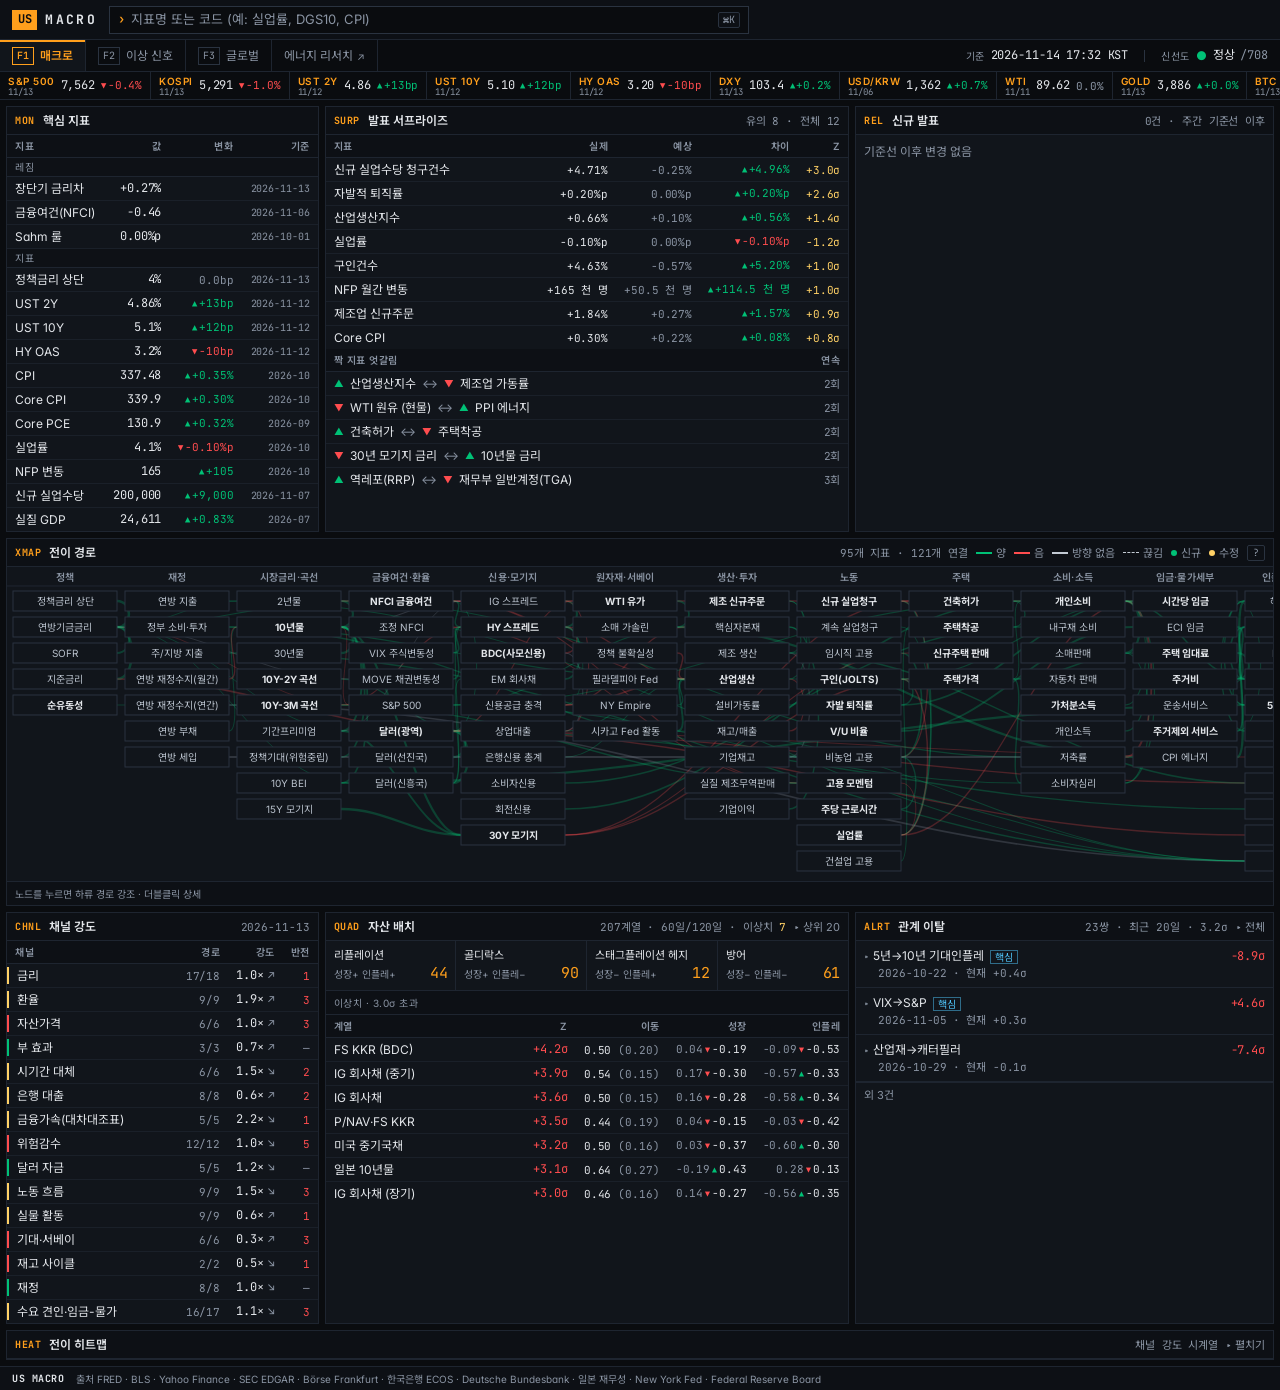
==== index.html @ 603c80bd "Publish dashboard static build Data as of 2026-11-14; build 20261114T1750KST-1c19be9.  Co-Authored-B" ====
<!doctype html>
<html lang="ko">
<head>
<meta charset="utf-8">
<meta name="viewport" content="width=device-width,initial-scale=1,viewport-fit=cover">
<title>US Macro Dashboard</title>
<link rel="preconnect" href="https://fonts.googleapis.com">
<link rel="preconnect" href="https://fonts.gstatic.com" crossorigin>
<link rel="stylesheet" href="https://fonts.googleapis.com/css2?family=Inter:wght@400;500;600;700&amp;family=Noto+Sans+KR:wght@400;500;600;700&amp;family=JetBrains+Mono:wght@400;500&amp;display=swap">
<link rel="stylesheet" href="assets/index-CeG23K40.css">
<style>:root{color-scheme:dark} body{background:#0a0c0f;color:#e3e6ea}</style>
</head>
<body>
<div id="root"></div>
<script type="module" src="assets/index-bJvpvuwx.js"></script>
</body>
</html>
---- assets/index-CeG23K40.css ----
*,:before,:after{--tw-border-spacing-x: 0;--tw-border-spacing-y: 0;--tw-translate-x: 0;--tw-translate-y: 0;--tw-rotate: 0;--tw-skew-x: 0;--tw-skew-y: 0;--tw-scale-x: 1;--tw-scale-y: 1;--tw-pan-x: ;--tw-pan-y: ;--tw-pinch-zoom: ;--tw-scroll-snap-strictness: proximity;--tw-gradient-from-position: ;--tw-gradient-via-position: ;--tw-gradient-to-position: ;--tw-ordinal: ;--tw-slashed-zero: ;--tw-numeric-figure: ;--tw-numeric-spacing: ;--tw-numeric-fraction: ;--tw-ring-inset: ;--tw-ring-offset-width: 0px;--tw-ring-offset-color: #fff;--tw-ring-color: rgb(59 130 246 / .5);--tw-ring-offset-shadow: 0 0 #0000;--tw-ring-shadow: 0 0 #0000;--tw-shadow: 0 0 #0000;--tw-shadow-colored: 0 0 #0000;--tw-blur: ;--tw-brightness: ;--tw-contrast: ;--tw-grayscale: ;--tw-hue-rotate: ;--tw-invert: ;--tw-saturate: ;--tw-sepia: ;--tw-drop-shadow: ;--tw-backdrop-blur: ;--tw-backdrop-brightness: ;--tw-backdrop-contrast: ;--tw-backdrop-grayscale: ;--tw-backdrop-hue-rotate: ;--tw-backdrop-invert: ;--tw-backdrop-opacity: ;--tw-backdrop-saturate: ;--tw-backdrop-sepia: ;--tw-contain-size: ;--tw-contain-layout: ;--tw-contain-paint: ;--tw-contain-style: }::backdrop{--tw-border-spacing-x: 0;--tw-border-spacing-y: 0;--tw-translate-x: 0;--tw-translate-y: 0;--tw-rotate: 0;--tw-skew-x: 0;--tw-skew-y: 0;--tw-scale-x: 1;--tw-scale-y: 1;--tw-pan-x: ;--tw-pan-y: ;--tw-pinch-zoom: ;--tw-scroll-snap-strictness: proximity;--tw-gradient-from-position: ;--tw-gradient-via-position: ;--tw-gradient-to-position: ;--tw-ordinal: ;--tw-slashed-zero: ;--tw-numeric-figure: ;--tw-numeric-spacing: ;--tw-numeric-fraction: ;--tw-ring-inset: ;--tw-ring-offset-width: 0px;--tw-ring-offset-color: #fff;--tw-ring-color: rgb(59 130 246 / .5);--tw-ring-offset-shadow: 0 0 #0000;--tw-ring-shadow: 0 0 #0000;--tw-shadow: 0 0 #0000;--tw-shadow-colored: 0 0 #0000;--tw-blur: ;--tw-brightness: ;--tw-contrast: ;--tw-grayscale: ;--tw-hue-rotate: ;--tw-invert: ;--tw-saturate: ;--tw-sepia: ;--tw-drop-shadow: ;--tw-backdrop-blur: ;--tw-backdrop-brightness: ;--tw-backdrop-contrast: ;--tw-backdrop-grayscale: ;--tw-backdrop-hue-rotate: ;--tw-backdrop-invert: ;--tw-backdrop-opacity: ;--tw-backdrop-saturate: ;--tw-backdrop-sepia: ;--tw-contain-size: ;--tw-contain-layout: ;--tw-contain-paint: ;--tw-contain-style: }*,:before,:after{box-sizing:border-box;border-width:0;border-style:solid;border-color:#e5e7eb}:before,:after{--tw-content: ""}html,:host{line-height:1.5;-webkit-text-size-adjust:100%;-moz-tab-size:4;-o-tab-size:4;tab-size:4;font-family:Inter,Noto Sans KR,-apple-system,BlinkMacSystemFont,Segoe UI,Apple SD Gothic Neo,Malgun Gothic,sans-serif;font-feature-settings:normal;font-variation-settings:normal;-webkit-tap-highlight-color:transparent}body{margin:0;line-height:inherit}hr{height:0;color:inherit;border-top-width:1px}abbr:where([title]){-webkit-text-decoration:underline dotted;text-decoration:underline dotted}h1,h2,h3,h4,h5,h6{font-size:inherit;font-weight:inherit}a{color:inherit;text-decoration:inherit}b,strong{font-weight:bolder}code,kbd,samp,pre{font-family:JetBrains Mono,ui-monospace,SFMono-Regular,Menlo,Consolas,Noto Sans KR,monospace;font-feature-settings:normal;font-variation-settings:normal;font-size:1em}small{font-size:80%}sub,sup{font-size:75%;line-height:0;position:relative;vertical-align:baseline}sub{bottom:-.25em}sup{top:-.5em}table{text-indent:0;border-color:inherit;border-collapse:collapse}button,input,optgroup,select,textarea{font-family:inherit;font-feature-settings:inherit;font-variation-settings:inherit;font-size:100%;font-weight:inherit;line-height:inherit;letter-spacing:inherit;color:inherit;margin:0;padding:0}button,select{text-transform:none}button,input:where([type=button]),input:where([type=reset]),input:where([type=submit]){-webkit-appearance:button;background-color:transparent;background-image:none}:-moz-focusring{outline:auto}:-moz-ui-invalid{box-shadow:none}progress{vertical-align:baseline}::-webkit-inner-spin-button,::-webkit-outer-spin-button{height:auto}[type=search]{-webkit-appearance:textfield;outline-offset:-2px}::-webkit-search-decoration{-webkit-appearance:none}::-webkit-file-upload-button{-webkit-appearance:button;font:inherit}summary{display:list-item}blockquote,dl,dd,h1,h2,h3,h4,h5,h6,hr,figure,p,pre{margin:0}fieldset{margin:0;padding:0}legend{padding:0}ol,ul,menu{list-style:none;margin:0;padding:0}dialog{padding:0}textarea{resize:vertical}input::-moz-placeholder,textarea::-moz-placeholder{opacity:1;color:#9ca3af}input::placeholder,textarea::placeholder{opacity:1;color:#9ca3af}button,[role=button]{cursor:pointer}:disabled{cursor:default}img,svg,video,canvas,audio,iframe,embed,object{display:block;vertical-align:middle}img,video{max-width:100%;height:auto}[hidden]:where(:not([hidden=until-found])){display:none}.container{width:100%}@media(min-width:640px){.container{max-width:640px}}@media(min-width:768px){.container{max-width:768px}}@media(min-width:1024px){.container{max-width:1024px}}@media(min-width:1280px){.container{max-width:1280px}}@media(min-width:1536px){.container{max-width:1536px}}.tbl{width:100%;border-collapse:collapse;font-size:12px;line-height:17px}.tbl :where(thead th){white-space:nowrap;border-bottom-width:1px;--tw-border-opacity: 1;border-color:rgb(30 37 48 / var(--tw-border-opacity, 1));--tw-bg-opacity: 1;background-color:rgb(13 16 21 / var(--tw-bg-opacity, 1));padding:.25rem .5rem;font-size:10px;line-height:14px;font-weight:600;text-transform:uppercase;letter-spacing:.05em;--tw-text-opacity: 1;color:rgb(138 148 163 / var(--tw-text-opacity, 1))}.tbl :where(tbody td){border-bottom-width:1px;border-color:#1e2530b3;padding-left:.5rem;padding-right:.5rem;padding-top:3px;padding-bottom:3px;vertical-align:middle}.tbl :where(tbody tr:last-child td){border-bottom-width:0px}.tbl :where(tbody tr.row-link){cursor:pointer}.tbl :where(tbody tr.row-link:hover td){--tw-bg-opacity: 1;background-color:rgb(22 28 36 / var(--tw-bg-opacity, 1))}.seg{display:inline-flex;overflow:hidden;border-radius:.125rem;border-width:1px;--tw-border-opacity: 1;border-color:rgb(42 51 64 / var(--tw-border-opacity, 1))}.seg>:where(button){height:22px;border-right-width:1px;--tw-border-opacity: 1;border-color:rgb(42 51 64 / var(--tw-border-opacity, 1));padding-left:.5rem;padding-right:.5rem;font-size:11px;line-height:16px;--tw-text-opacity: 1;color:rgb(138 148 163 / var(--tw-text-opacity, 1));transition-property:color,background-color,border-color,text-decoration-color,fill,stroke;transition-timing-function:cubic-bezier(.4,0,.2,1);transition-duration:.15s}.seg>:where(button):hover{--tw-bg-opacity: 1;background-color:rgb(22 28 36 / var(--tw-bg-opacity, 1));--tw-text-opacity: 1;color:rgb(227 230 234 / var(--tw-text-opacity, 1))}.seg>:where(button:last-child){border-right-width:0px}.seg>:where(button[aria-pressed=true]){background-color:#4fc3f726;--tw-text-opacity: 1;color:rgb(79 195 247 / var(--tw-text-opacity, 1))}.btn{display:inline-flex;height:24px;align-items:center;gap:.375rem;white-space:nowrap;border-radius:.125rem;border-width:1px;--tw-border-opacity: 1;border-color:rgb(42 51 64 / var(--tw-border-opacity, 1));--tw-bg-opacity: 1;background-color:rgb(17 21 27 / var(--tw-bg-opacity, 1));padding-left:.625rem;padding-right:.625rem;font-size:11px;line-height:16px;font-weight:500;--tw-text-opacity: 1;color:rgb(227 230 234 / var(--tw-text-opacity, 1));transition-property:color,background-color,border-color,text-decoration-color,fill,stroke;transition-timing-function:cubic-bezier(.4,0,.2,1);transition-duration:.15s}.btn:hover{--tw-border-opacity: 1;border-color:rgb(138 148 163 / var(--tw-border-opacity, 1));--tw-bg-opacity: 1;background-color:rgb(22 28 36 / var(--tw-bg-opacity, 1))}.btn:disabled{cursor:not-allowed;opacity:.5}.btn-accent{border-color:#ff9f1c99;--tw-text-opacity: 1;color:rgb(255 159 28 / var(--tw-text-opacity, 1))}.btn-accent:hover{--tw-border-opacity: 1;border-color:rgb(255 159 28 / var(--tw-border-opacity, 1));background-color:#ff9f1c1a}.kbd{display:inline-flex;height:16px;min-width:18px;align-items:center;justify-content:center;border-radius:.125rem;border-width:1px;--tw-border-opacity: 1;border-color:rgb(42 51 64 / var(--tw-border-opacity, 1));--tw-bg-opacity: 1;background-color:rgb(13 16 21 / var(--tw-bg-opacity, 1));padding-left:.25rem;padding-right:.25rem;font-size:10px;line-height:14px;--tw-text-opacity: 1;color:rgb(138 148 163 / var(--tw-text-opacity, 1));font-family:JetBrains Mono,ui-monospace,SFMono-Regular,Menlo,Consolas,Noto Sans KR,monospace}.pointer-events-none{pointer-events:none}.visible{visibility:visible}.static{position:static}.fixed{position:fixed}.absolute{position:absolute}.relative{position:relative}.sticky{position:sticky}.inset-0{top:0;right:0;bottom:0;left:0}.inset-x-0{left:0;right:0}.inset-y-0{top:0;bottom:0}.bottom-0{bottom:0}.left-0{left:0}.left-2{left:.5rem}.left-3{left:.75rem}.right-0{right:0}.right-2{right:.5rem}.top-0{top:0}.top-\[100px\]{top:100px}.top-full{top:100%}.z-10{z-index:10}.z-20{z-index:20}.z-30{z-index:30}.z-40{z-index:40}.z-50{z-index:50}.z-\[1\]{z-index:1}.col-span-12{grid-column:span 12 / span 12}.col-span-2{grid-column:span 2 / span 2}.-my-3{margin-top:-.75rem;margin-bottom:-.75rem}.mx-0\.5{margin-left:.125rem;margin-right:.125rem}.mx-1{margin-left:.25rem;margin-right:.25rem}.mx-1\.5{margin-left:.375rem;margin-right:.375rem}.mx-auto{margin-left:auto;margin-right:auto}.-mr-1{margin-right:-.25rem}.-mr-2{margin-right:-.5rem}.-mr-3{margin-right:-.75rem}.-mt-3{margin-top:-.75rem}.mb-1{margin-bottom:.25rem}.mb-1\.5{margin-bottom:.375rem}.ml-0\.5{margin-left:.125rem}.ml-1{margin-left:.25rem}.ml-1\.5{margin-left:.375rem}.ml-2{margin-left:.5rem}.ml-3\.5{margin-left:.875rem}.ml-auto{margin-left:auto}.mr-0\.5{margin-right:.125rem}.mr-1{margin-right:.25rem}.mr-1\.5{margin-right:.375rem}.mt-0\.5{margin-top:.125rem}.mt-1{margin-top:.25rem}.mt-1\.5{margin-top:.375rem}.mt-2{margin-top:.5rem}.mt-auto{margin-top:auto}.mt-px{margin-top:1px}.block{display:block}.inline-block{display:inline-block}.\!inline{display:inline!important}.inline{display:inline}.flex{display:flex}.table{display:table}.grid{display:grid}.contents{display:contents}.hidden{display:none}.h-0\.5{height:.125rem}.h-1\.5{height:.375rem}.h-10{height:2.5rem}.h-11{height:2.75rem}.h-2\.5{height:.625rem}.h-3{height:.75rem}.h-5{height:1.25rem}.h-6{height:1.5rem}.h-7{height:1.75rem}.h-8{height:2rem}.h-\[14px\]{height:14px}.h-\[22px\]{height:22px}.h-\[260px\]{height:260px}.h-\[300px\]{height:300px}.h-\[52px\]{height:52px}.h-\[58px\]{height:58px}.h-\[5px\]{height:5px}.h-full{height:100%}.max-h-72{max-height:18rem}.max-h-80{max-height:20rem}.max-h-\[420px\]{max-height:420px}.max-h-\[56vh\]{max-height:56vh}.max-h-\[90vh\]{max-height:90vh}.min-h-0{min-height:0px}.min-h-\[16px\]{min-height:16px}.min-h-\[22px\]{min-height:22px}.min-h-\[28px\]{min-height:28px}.min-h-\[36px\]{min-height:36px}.min-h-\[40px\]{min-height:40px}.min-h-\[44px\]{min-height:44px}.min-h-\[52px\]{min-height:52px}.min-h-screen{min-height:100vh}.w-0\.5{width:.125rem}.w-1{width:.25rem}.w-1\.5{width:.375rem}.w-10{width:2.5rem}.w-11{width:2.75rem}.w-12{width:3rem}.w-16{width:4rem}.w-2\.5{width:.625rem}.w-3{width:.75rem}.w-3\.5{width:.875rem}.w-4{width:1rem}.w-5{width:1.25rem}.w-6{width:1.5rem}.w-\[22px\]{width:22px}.w-\[30\%\]{width:30%}.w-\[3px\]{width:3px}.w-\[46px\]{width:46px}.w-\[560px\]{width:560px}.w-\[84px\]{width:84px}.w-full{width:100%}.w-px{width:1px}.min-w-0{min-width:0px}.min-w-\[220px\]{min-width:220px}.min-w-\[640px\]{min-width:640px}.max-w-0{max-width:0px}.max-w-3xl{max-width:48rem}.max-w-4xl{max-width:56rem}.max-w-\[16rem\]{max-width:16rem}.max-w-\[180px\]{max-width:180px}.max-w-\[220px\]{max-width:220px}.max-w-\[300px\]{max-width:300px}.max-w-\[40\%\]{max-width:40%}.max-w-\[640px\]{max-width:640px}.max-w-\[90vw\]{max-width:90vw}.max-w-full{max-width:100%}.flex-1{flex:1 1 0%}.shrink-0{flex-shrink:0}.rotate-180{--tw-rotate: 180deg;transform:translate(var(--tw-translate-x),var(--tw-translate-y)) rotate(var(--tw-rotate)) skew(var(--tw-skew-x)) skewY(var(--tw-skew-y)) scaleX(var(--tw-scale-x)) scaleY(var(--tw-scale-y))}.transform{transform:translate(var(--tw-translate-x),var(--tw-translate-y)) rotate(var(--tw-rotate)) skew(var(--tw-skew-x)) skewY(var(--tw-skew-y)) scaleX(var(--tw-scale-x)) scaleY(var(--tw-scale-y))}@keyframes pulse{50%{opacity:.5}}.animate-pulse{animation:pulse 2s cubic-bezier(.4,0,.6,1) infinite}.cursor-default{cursor:default}.cursor-help{cursor:help}.select-none{-webkit-user-select:none;-moz-user-select:none;user-select:none}.resize{resize:both}.grid-cols-12{grid-template-columns:repeat(12,minmax(0,1fr))}.grid-cols-2{grid-template-columns:repeat(2,minmax(0,1fr))}.grid-cols-4{grid-template-columns:repeat(4,minmax(0,1fr))}.grid-cols-5{grid-template-columns:repeat(5,minmax(0,1fr))}.grid-cols-\[max-content_minmax\(0\,1fr\)\]{grid-template-columns:max-content minmax(0,1fr)}.grid-cols-\[minmax\(0\,1fr\)_auto_76px\]{grid-template-columns:minmax(0,1fr) auto 76px}.flex-col{flex-direction:column}.flex-wrap{flex-wrap:wrap}.items-start{align-items:flex-start}.items-center{align-items:center}.items-baseline{align-items:baseline}.items-stretch{align-items:stretch}.justify-end{justify-content:flex-end}.justify-center{justify-content:center}.justify-between{justify-content:space-between}.gap-1{gap:.25rem}.gap-1\.5{gap:.375rem}.gap-2{gap:.5rem}.gap-3{gap:.75rem}.gap-4{gap:1rem}.gap-px{gap:1px}.gap-x-1\.5{-moz-column-gap:.375rem;column-gap:.375rem}.gap-x-2{-moz-column-gap:.5rem;column-gap:.5rem}.gap-x-3{-moz-column-gap:.75rem;column-gap:.75rem}.gap-x-4{-moz-column-gap:1rem;column-gap:1rem}.gap-y-0\.5{row-gap:.125rem}.gap-y-1{row-gap:.25rem}.space-y-1>:not([hidden])~:not([hidden]){--tw-space-y-reverse: 0;margin-top:calc(.25rem * calc(1 - var(--tw-space-y-reverse)));margin-bottom:calc(.25rem * var(--tw-space-y-reverse))}.space-y-1\.5>:not([hidden])~:not([hidden]){--tw-space-y-reverse: 0;margin-top:calc(.375rem * calc(1 - var(--tw-space-y-reverse)));margin-bottom:calc(.375rem * var(--tw-space-y-reverse))}.space-y-2>:not([hidden])~:not([hidden]){--tw-space-y-reverse: 0;margin-top:calc(.5rem * calc(1 - var(--tw-space-y-reverse)));margin-bottom:calc(.5rem * var(--tw-space-y-reverse))}.space-y-3>:not([hidden])~:not([hidden]){--tw-space-y-reverse: 0;margin-top:calc(.75rem * calc(1 - var(--tw-space-y-reverse)));margin-bottom:calc(.75rem * var(--tw-space-y-reverse))}.divide-x>:not([hidden])~:not([hidden]){--tw-divide-x-reverse: 0;border-right-width:calc(1px * var(--tw-divide-x-reverse));border-left-width:calc(1px * calc(1 - var(--tw-divide-x-reverse)))}.divide-y>:not([hidden])~:not([hidden]){--tw-divide-y-reverse: 0;border-top-width:calc(1px * calc(1 - var(--tw-divide-y-reverse)));border-bottom-width:calc(1px * var(--tw-divide-y-reverse))}.divide-dark-border>:not([hidden])~:not([hidden]){--tw-divide-opacity: 1;border-color:rgb(30 37 48 / var(--tw-divide-opacity, 1))}.divide-dark-line>:not([hidden])~:not([hidden]){--tw-divide-opacity: 1;border-color:rgb(42 51 64 / var(--tw-divide-opacity, 1))}.self-stretch{align-self:stretch}.overflow-auto{overflow:auto}.overflow-hidden{overflow:hidden}.overflow-visible{overflow:visible}.overflow-x-auto{overflow-x:auto}.overflow-y-auto{overflow-y:auto}.overflow-x-hidden{overflow-x:hidden}.overscroll-contain{overscroll-behavior:contain}.truncate{overflow:hidden;text-overflow:ellipsis;white-space:nowrap}.whitespace-nowrap{white-space:nowrap}.break-words{overflow-wrap:break-word}.rounded{border-radius:.25rem}.rounded-full{border-radius:9999px}.rounded-sm{border-radius:.125rem}.border{border-width:1px}.border-y{border-top-width:1px;border-bottom-width:1px}.border-b{border-bottom-width:1px}.border-l{border-left-width:1px}.border-r{border-right-width:1px}.border-t{border-top-width:1px}.border-dashed{border-style:dashed}.border-accent{--tw-border-opacity: 1;border-color:rgb(255 159 28 / var(--tw-border-opacity, 1))}.border-accent\/40{border-color:#ff9f1c66}.border-change-down\/40{border-color:#ff4d4f66}.border-change-up\/50{border-color:#00c17680}.border-dark-bg{--tw-border-opacity: 1;border-color:rgb(10 12 15 / var(--tw-border-opacity, 1))}.border-dark-border{--tw-border-opacity: 1;border-color:rgb(30 37 48 / var(--tw-border-opacity, 1))}.border-dark-border\/60{border-color:#1e253099}.border-dark-line{--tw-border-opacity: 1;border-color:rgb(42 51 64 / var(--tw-border-opacity, 1))}.border-sel{--tw-border-opacity: 1;border-color:rgb(79 195 247 / var(--tw-border-opacity, 1))}.border-sel\/40{border-color:#4fc3f766}.border-sel\/50{border-color:#4fc3f780}.border-warn\/40{border-color:#ffd16666}.border-warn\/50{border-color:#ffd16680}.\!border-b-dark-border{--tw-border-opacity: 1 !important;border-bottom-color:rgb(30 37 48 / var(--tw-border-opacity, 1))!important}.\!bg-dark-head{--tw-bg-opacity: 1 !important;background-color:rgb(13 16 21 / var(--tw-bg-opacity, 1))!important}.bg-\[\#2a1113\]{--tw-bg-opacity: 1;background-color:rgb(42 17 19 / var(--tw-bg-opacity, 1))}.bg-\[\#2a2311\]{--tw-bg-opacity: 1;background-color:rgb(42 35 17 / var(--tw-bg-opacity, 1))}.bg-accent{--tw-bg-opacity: 1;background-color:rgb(255 159 28 / var(--tw-bg-opacity, 1))}.bg-accent\/10{background-color:#ff9f1c1a}.bg-accent\/15{background-color:#ff9f1c26}.bg-accent\/70{background-color:#ff9f1cb3}.bg-black\/70{background-color:#000000b3}.bg-blue-500{--tw-bg-opacity: 1;background-color:rgb(59 130 246 / var(--tw-bg-opacity, 1))}.bg-change-down{--tw-bg-opacity: 1;background-color:rgb(255 77 79 / var(--tw-bg-opacity, 1))}.bg-change-down\/10{background-color:#ff4d4f1a}.bg-change-down\/20{background-color:#ff4d4f33}.bg-change-down\/35{background-color:#ff4d4f59}.bg-change-down\/50{background-color:#ff4d4f80}.bg-change-up{--tw-bg-opacity: 1;background-color:rgb(0 193 118 / var(--tw-bg-opacity, 1))}.bg-change-up\/10{background-color:#00c1761a}.bg-change-up\/20{background-color:#00c17633}.bg-change-up\/35{background-color:#00c17659}.bg-change-up\/50{background-color:#00c17680}.bg-cycle-coincident{--tw-bg-opacity: 1;background-color:rgb(79 195 247 / var(--tw-bg-opacity, 1))}.bg-cycle-lagging{--tw-bg-opacity: 1;background-color:rgb(255 159 28 / var(--tw-bg-opacity, 1))}.bg-cycle-leading{--tw-bg-opacity: 1;background-color:rgb(0 193 118 / var(--tw-bg-opacity, 1))}.bg-cycle-neutral{--tw-bg-opacity: 1;background-color:rgb(138 148 163 / var(--tw-bg-opacity, 1))}.bg-dark-bg{--tw-bg-opacity: 1;background-color:rgb(10 12 15 / var(--tw-bg-opacity, 1))}.bg-dark-bg\/40{background-color:#0a0c0f66}.bg-dark-border{--tw-bg-opacity: 1;background-color:rgb(30 37 48 / var(--tw-bg-opacity, 1))}.bg-dark-card{--tw-bg-opacity: 1;background-color:rgb(17 21 27 / var(--tw-bg-opacity, 1))}.bg-dark-head{--tw-bg-opacity: 1;background-color:rgb(13 16 21 / var(--tw-bg-opacity, 1))}.bg-dark-line{--tw-bg-opacity: 1;background-color:rgb(42 51 64 / var(--tw-bg-opacity, 1))}.bg-dark-raise{--tw-bg-opacity: 1;background-color:rgb(22 28 36 / var(--tw-bg-opacity, 1))}.bg-gray-500{--tw-bg-opacity: 1;background-color:rgb(107 114 128 / var(--tw-bg-opacity, 1))}.bg-green-500{--tw-bg-opacity: 1;background-color:rgb(34 197 94 / var(--tw-bg-opacity, 1))}.bg-orange-500{--tw-bg-opacity: 1;background-color:rgb(249 115 22 / var(--tw-bg-opacity, 1))}.bg-red-500{--tw-bg-opacity: 1;background-color:rgb(239 68 68 / var(--tw-bg-opacity, 1))}.bg-sel{--tw-bg-opacity: 1;background-color:rgb(79 195 247 / var(--tw-bg-opacity, 1))}.bg-sel\/10{background-color:#4fc3f71a}.bg-sel\/15{background-color:#4fc3f726}.bg-sel\/80{background-color:#4fc3f7cc}.bg-transparent{background-color:transparent}.bg-warn{--tw-bg-opacity: 1;background-color:rgb(255 209 102 / var(--tw-bg-opacity, 1))}.bg-warn\/10{background-color:#ffd1661a}.bg-warn\/5{background-color:#ffd1660d}.bg-yellow-500{--tw-bg-opacity: 1;background-color:rgb(234 179 8 / var(--tw-bg-opacity, 1))}.p-0{padding:0}.p-1\.5{padding:.375rem}.p-2{padding:.5rem}.p-4{padding:1rem}.\!py-0\.5{padding-top:.125rem!important;padding-bottom:.125rem!important}.px-0\.5{padding-left:.125rem;padding-right:.125rem}.px-1{padding-left:.25rem;padding-right:.25rem}.px-1\.5{padding-left:.375rem;padding-right:.375rem}.px-2{padding-left:.5rem;padding-right:.5rem}.px-2\.5{padding-left:.625rem;padding-right:.625rem}.px-3{padding-left:.75rem;padding-right:.75rem}.px-4{padding-left:1rem;padding-right:1rem}.py-1{padding-top:.25rem;padding-bottom:.25rem}.py-1\.5{padding-top:.375rem;padding-bottom:.375rem}.py-10{padding-top:2.5rem;padding-bottom:2.5rem}.py-2{padding-top:.5rem;padding-bottom:.5rem}.py-2\.5{padding-top:.625rem;padding-bottom:.625rem}.py-3{padding-top:.75rem;padding-bottom:.75rem}.py-4{padding-top:1rem;padding-bottom:1rem}.py-\[3px\]{padding-top:3px;padding-bottom:3px}.py-\[5px\]{padding-top:5px;padding-bottom:5px}.\!pb-0\.5{padding-bottom:.125rem!important}.\!pl-0{padding-left:0!important}.\!pl-4{padding-left:1rem!important}.\!pt-2{padding-top:.5rem!important}.pb-1{padding-bottom:.25rem}.pb-2{padding-bottom:.5rem}.pb-4{padding-bottom:1rem}.pb-6{padding-bottom:1.5rem}.pl-1{padding-left:.25rem}.pl-10{padding-left:2.5rem}.pl-2{padding-left:.5rem}.pl-3\.5{padding-left:.875rem}.pl-\[18px\]{padding-left:18px}.pr-1{padding-right:.25rem}.pr-1\.5{padding-right:.375rem}.pr-11{padding-right:2.75rem}.pr-12{padding-right:3rem}.pr-2{padding-right:.5rem}.pr-3{padding-right:.75rem}.pr-4{padding-right:1rem}.pt-1\.5{padding-top:.375rem}.pt-2{padding-top:.5rem}.pt-3{padding-top:.75rem}.\!text-left{text-align:left!important}.text-left{text-align:left}.text-center{text-align:center}.\!text-right{text-align:right!important}.text-right{text-align:right}.align-baseline{vertical-align:baseline}.align-middle{vertical-align:middle}.align-super{vertical-align:super}.font-mono{font-family:JetBrains Mono,ui-monospace,SFMono-Regular,Menlo,Consolas,Noto Sans KR,monospace}.text-2xl{font-size:20px;line-height:26px}.text-2xs{font-size:10px;line-height:14px}.text-\[0\.75em\]{font-size:.75em}.text-\[0\.7em\]{font-size:.7em}.text-\[0\.8em\]{font-size:.8em}.text-\[11px\]{font-size:11px}.text-\[13px\]{font-size:13px}.text-\[14px\]{font-size:14px}.text-\[15px\]{font-size:15px}.text-\[16px\]{font-size:16px}.text-\[17px\]{font-size:17px}.text-\[28px\]{font-size:28px}.text-\[9px\]{font-size:9px}.text-base{font-size:13px;line-height:19px}.text-lg{font-size:15px;line-height:21px}.text-sm{font-size:12px;line-height:17px}.text-xl{font-size:17px;line-height:23px}.text-xs{font-size:11px;line-height:16px}.\!font-normal{font-weight:400!important}.font-bold{font-weight:700}.font-medium{font-weight:500}.font-normal{font-weight:400}.font-semibold{font-weight:600}.uppercase{text-transform:uppercase}.normal-case{text-transform:none}.italic{font-style:italic}.not-italic{font-style:normal}.tabular-nums{--tw-numeric-spacing: tabular-nums;font-variant-numeric:var(--tw-ordinal) var(--tw-slashed-zero) var(--tw-numeric-figure) var(--tw-numeric-spacing) var(--tw-numeric-fraction)}.leading-4{line-height:1rem}.leading-7{line-height:1.75rem}.leading-\[1\.65\]{line-height:1.65}.leading-\[1\.6\]{line-height:1.6}.leading-\[14px\]{line-height:14px}.leading-\[15px\]{line-height:15px}.leading-\[18px\]{line-height:18px}.leading-\[20px\]{line-height:20px}.leading-\[22px\]{line-height:22px}.leading-\[23px\]{line-height:23px}.leading-\[34px\]{line-height:34px}.leading-none{line-height:1}.leading-relaxed{line-height:1.625}.leading-snug{line-height:1.375}.tracking-\[0\.18em\]{letter-spacing:.18em}.tracking-\[0\.2em\]{letter-spacing:.2em}.tracking-normal{letter-spacing:0em}.tracking-tight{letter-spacing:-.025em}.tracking-wide{letter-spacing:.025em}.tracking-wider{letter-spacing:.05em}.\!text-dark-muted{--tw-text-opacity: 1 !important;color:rgb(138 148 163 / var(--tw-text-opacity, 1))!important}.text-accent{--tw-text-opacity: 1;color:rgb(255 159 28 / var(--tw-text-opacity, 1))}.text-change-down{--tw-text-opacity: 1;color:rgb(255 77 79 / var(--tw-text-opacity, 1))}.text-change-up{--tw-text-opacity: 1;color:rgb(0 193 118 / var(--tw-text-opacity, 1))}.text-dark-bg{--tw-text-opacity: 1;color:rgb(10 12 15 / var(--tw-text-opacity, 1))}.text-dark-line{--tw-text-opacity: 1;color:rgb(42 51 64 / var(--tw-text-opacity, 1))}.text-dark-muted{--tw-text-opacity: 1;color:rgb(138 148 163 / var(--tw-text-opacity, 1))}.text-dark-text{--tw-text-opacity: 1;color:rgb(227 230 234 / var(--tw-text-opacity, 1))}.text-sel{--tw-text-opacity: 1;color:rgb(79 195 247 / var(--tw-text-opacity, 1))}.text-warn{--tw-text-opacity: 1;color:rgb(255 209 102 / var(--tw-text-opacity, 1))}.text-white{--tw-text-opacity: 1;color:rgb(255 255 255 / var(--tw-text-opacity, 1))}.underline{text-decoration-line:underline}.decoration-warn{text-decoration-color:#ffd166}.decoration-dotted{text-decoration-style:dotted}.underline-offset-2{text-underline-offset:2px}.opacity-60{opacity:.6}.shadow-2xl{--tw-shadow: 0 25px 50px -12px rgb(0 0 0 / .25);--tw-shadow-colored: 0 25px 50px -12px var(--tw-shadow-color);box-shadow:var(--tw-ring-offset-shadow, 0 0 #0000),var(--tw-ring-shadow, 0 0 #0000),var(--tw-shadow)}.shadow-\[-16px_0_40px_rgba\(0\,0\,0\,0\.55\)\]{--tw-shadow: -16px 0 40px rgba(0,0,0,.55);--tw-shadow-colored: -16px 0 40px var(--tw-shadow-color);box-shadow:var(--tw-ring-offset-shadow, 0 0 #0000),var(--tw-ring-shadow, 0 0 #0000),var(--tw-shadow)}.shadow-\[0_12px_32px_rgba\(0\,0\,0\,0\.6\)\]{--tw-shadow: 0 12px 32px rgba(0,0,0,.6);--tw-shadow-colored: 0 12px 32px var(--tw-shadow-color);box-shadow:var(--tw-ring-offset-shadow, 0 0 #0000),var(--tw-ring-shadow, 0 0 #0000),var(--tw-shadow)}.shadow-\[0_16px_48px_rgba\(0\,0\,0\,0\.7\)\]{--tw-shadow: 0 16px 48px rgba(0,0,0,.7);--tw-shadow-colored: 0 16px 48px var(--tw-shadow-color);box-shadow:var(--tw-ring-offset-shadow, 0 0 #0000),var(--tw-ring-shadow, 0 0 #0000),var(--tw-shadow)}.outline-none{outline:2px solid transparent;outline-offset:2px}.outline{outline-style:solid}.blur{--tw-blur: blur(8px);filter:var(--tw-blur) var(--tw-brightness) var(--tw-contrast) var(--tw-grayscale) var(--tw-hue-rotate) var(--tw-invert) var(--tw-saturate) var(--tw-sepia) var(--tw-drop-shadow)}.filter{filter:var(--tw-blur) var(--tw-brightness) var(--tw-contrast) var(--tw-grayscale) var(--tw-hue-rotate) var(--tw-invert) var(--tw-saturate) var(--tw-sepia) var(--tw-drop-shadow)}.transition-colors{transition-property:color,background-color,border-color,text-decoration-color,fill,stroke;transition-timing-function:cubic-bezier(.4,0,.2,1);transition-duration:.15s}.transition-opacity{transition-property:opacity;transition-timing-function:cubic-bezier(.4,0,.2,1);transition-duration:.15s}.transition-transform{transition-property:transform;transition-timing-function:cubic-bezier(.4,0,.2,1);transition-duration:.15s}:root{color-scheme:dark;font-family:Inter,Noto Sans KR,-apple-system,BlinkMacSystemFont,Segoe UI,Apple SD Gothic Neo,Malgun Gothic,sans-serif;font-feature-settings:"cv02","cv03","cv04","cv11";-webkit-font-smoothing:antialiased;-moz-osx-font-smoothing:grayscale;text-rendering:optimizeLegibility}body{min-height:100vh;--tw-bg-opacity: 1;background-color:rgb(10 12 15 / var(--tw-bg-opacity, 1));--tw-text-opacity: 1;color:rgb(227 230 234 / var(--tw-text-opacity, 1));font-size:13px;line-height:1.45}::-moz-selection{background:#4fc3f759;color:#fff}::selection{background:#4fc3f759;color:#fff}.font-mono,code,kbd,samp,pre{font-family:JetBrains Mono,ui-monospace,SFMono-Regular,Menlo,Consolas,Noto Sans KR,monospace}.tabular-nums,.num{font-family:JetBrains Mono,ui-monospace,SFMono-Regular,Menlo,Consolas,Noto Sans KR,monospace;font-variant-numeric:tabular-nums;font-feature-settings:"tnum","zero" 0;letter-spacing:-.01em}:focus-visible{outline:1px solid #4fc3f7;outline-offset:1px}*{scrollbar-width:thin;scrollbar-color:#2a3340 transparent}::-webkit-scrollbar{width:8px;height:8px}::-webkit-scrollbar-track{background:transparent}::-webkit-scrollbar-thumb{border-radius:.125rem;--tw-bg-opacity: 1;background-color:rgb(42 51 64 / var(--tw-bg-opacity, 1))}::-webkit-scrollbar-thumb:hover{--tw-bg-opacity: 1;background-color:rgb(138 148 163 / var(--tw-bg-opacity, 1))}.m-gutter{padding-left:max(16px,env(safe-area-inset-left,0px));padding-right:max(16px,env(safe-area-inset-right,0px))}.m-gutter-l-tight{padding-left:max(4px,env(safe-area-inset-left,0px));padding-right:max(4px,env(safe-area-inset-right,0px))}.m-pad-x{padding-left:env(safe-area-inset-left,0px);padding-right:env(safe-area-inset-right,0px)}.m-pad-top{padding-top:env(safe-area-inset-top,0px)}.m-pad-bottom{padding-bottom:env(safe-area-inset-bottom,0px)}.m-tabbar-pad{padding-bottom:calc(76px + env(safe-area-inset-bottom,0px))}.m-sticky-top{position:sticky;top:env(safe-area-inset-top,0px)}.m-sticky-under-bar{position:sticky;top:calc(env(safe-area-inset-top,0px) + 52px)}body.layout-phone:before{content:"";position:fixed;top:0;left:0;right:0;height:env(safe-area-inset-top,0px);background:#11151b;z-index:60;pointer-events:none}body.layout-phone{-webkit-tap-highlight-color:transparent}body.layout-phone button{touch-action:manipulation}body.layout-phone input[type=search]::-webkit-search-cancel-button{-webkit-appearance:none;-moz-appearance:none;appearance:none}.placeholder\:font-sans::-moz-placeholder{font-family:Inter,Noto Sans KR,-apple-system,BlinkMacSystemFont,Segoe UI,Apple SD Gothic Neo,Malgun Gothic,sans-serif}.placeholder\:font-sans::placeholder{font-family:Inter,Noto Sans KR,-apple-system,BlinkMacSystemFont,Segoe UI,Apple SD Gothic Neo,Malgun Gothic,sans-serif}.placeholder\:text-dark-muted::-moz-placeholder{--tw-text-opacity: 1;color:rgb(138 148 163 / var(--tw-text-opacity, 1))}.placeholder\:text-dark-muted::placeholder{--tw-text-opacity: 1;color:rgb(138 148 163 / var(--tw-text-opacity, 1))}.last\:border-0:last-child{border-width:0px}.last\:border-b-0:last-child{border-bottom-width:0px}.hover\:border-dark-muted:hover{--tw-border-opacity: 1;border-color:rgb(138 148 163 / var(--tw-border-opacity, 1))}.hover\:border-sel:hover{--tw-border-opacity: 1;border-color:rgb(79 195 247 / var(--tw-border-opacity, 1))}.hover\:border-sel\/60:hover{border-color:#4fc3f799}.hover\:bg-dark-card:hover{--tw-bg-opacity: 1;background-color:rgb(17 21 27 / var(--tw-bg-opacity, 1))}.hover\:bg-dark-raise:hover{--tw-bg-opacity: 1;background-color:rgb(22 28 36 / var(--tw-bg-opacity, 1))}.hover\:text-dark-text:hover{--tw-text-opacity: 1;color:rgb(227 230 234 / var(--tw-text-opacity, 1))}.hover\:text-sel:hover{--tw-text-opacity: 1;color:rgb(79 195 247 / var(--tw-text-opacity, 1))}.hover\:underline:hover{text-decoration-line:underline}.focus\:border-sel:focus{--tw-border-opacity: 1;border-color:rgb(79 195 247 / var(--tw-border-opacity, 1))}.focus-visible\:outline-none:focus-visible{outline:2px solid transparent;outline-offset:2px}.active\:bg-dark-raise:active,.group:active .group-active\:bg-dark-raise{--tw-bg-opacity: 1;background-color:rgb(22 28 36 / var(--tw-bg-opacity, 1))}@media(min-width:640px){.sm\:w-\[min\(680px\,56vw\)\]{width:min(680px,56vw)}.sm\:min-w-\[460px\]{min-width:460px}}@media(min-width:1024px){.lg\:col-span-4{grid-column:span 4 / span 4}.lg\:col-span-5{grid-column:span 5 / span 5}.lg\:col-span-6{grid-column:span 6 / span 6}.lg\:col-span-7{grid-column:span 7 / span 7}.lg\:col-span-8{grid-column:span 8 / span 8}.lg\:grid-cols-4{grid-template-columns:repeat(4,minmax(0,1fr))}}@media(min-width:1280px){.xl\:sticky{position:sticky}.xl\:top-\[106px\]{top:106px}.xl\:col-span-3{grid-column:span 3 / span 3}.xl\:col-span-4{grid-column:span 4 / span 4}.xl\:col-span-5{grid-column:span 5 / span 5}.xl\:col-span-7{grid-column:span 7 / span 7}.xl\:overflow-visible{overflow:visible}}@media(min-width:1536px){.\32xl\:inline{display:inline}}.\[\&\>div\:last-child\>\*\]\:border-b-0>div:last-child>*{border-bottom-width:0px}
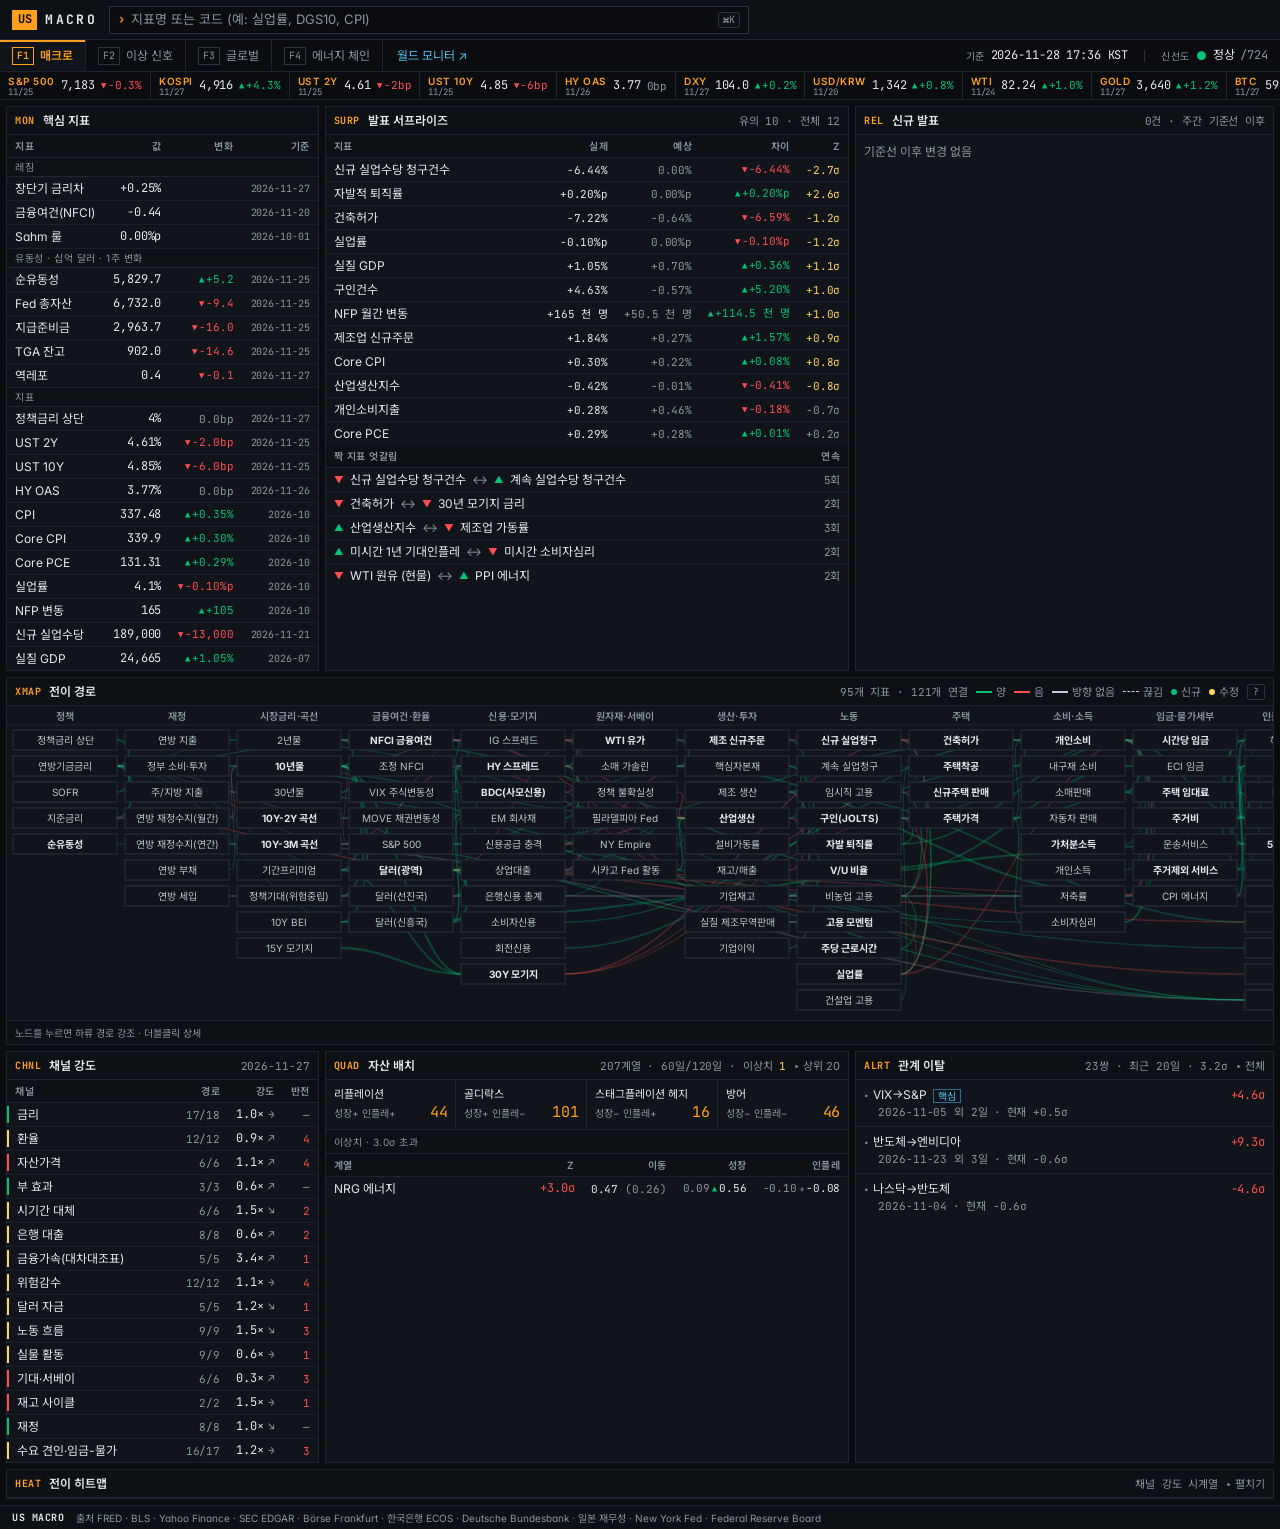
==== commit 6420267b: "Publish dashboard static build Data as of 2026-11-28; build 20261128T1717KST-61a2789.  Co-Authored-B" ====
--- a/index.html
+++ b/index.html
@@ -7,11 +7,11 @@
 <link rel="preconnect" href="https://fonts.googleapis.com">
 <link rel="preconnect" href="https://fonts.gstatic.com" crossorigin>
 <link rel="stylesheet" href="https://fonts.googleapis.com/css2?family=Inter:wght@400;500;600;700&amp;family=Noto+Sans+KR:wght@400;500;600;700&amp;family=JetBrains+Mono:wght@400;500&amp;display=swap">
-<link rel="stylesheet" href="assets/index-CeG23K40.css">
+<link rel="stylesheet" href="assets/index-Dt8UqI29.css">
 <style>:root{color-scheme:dark} body{background:#0a0c0f;color:#e3e6ea}</style>
 </head>
 <body>
 <div id="root"></div>
-<script type="module" src="assets/index-bJvpvuwx.js"></script>
+<script type="module" src="assets/index-jKh9LGyI.js"></script>
 </body>
 </html>
--- a/assets/index-Dt8UqI29.css
+++ b/assets/index-Dt8UqI29.css
@@ -0,0 +1 @@
+*,:before,:after{--tw-border-spacing-x: 0;--tw-border-spacing-y: 0;--tw-translate-x: 0;--tw-translate-y: 0;--tw-rotate: 0;--tw-skew-x: 0;--tw-skew-y: 0;--tw-scale-x: 1;--tw-scale-y: 1;--tw-pan-x: ;--tw-pan-y: ;--tw-pinch-zoom: ;--tw-scroll-snap-strictness: proximity;--tw-gradient-from-position: ;--tw-gradient-via-position: ;--tw-gradient-to-position: ;--tw-ordinal: ;--tw-slashed-zero: ;--tw-numeric-figure: ;--tw-numeric-spacing: ;--tw-numeric-fraction: ;--tw-ring-inset: ;--tw-ring-offset-width: 0px;--tw-ring-offset-color: #fff;--tw-ring-color: rgb(59 130 246 / .5);--tw-ring-offset-shadow: 0 0 #0000;--tw-ring-shadow: 0 0 #0000;--tw-shadow: 0 0 #0000;--tw-shadow-colored: 0 0 #0000;--tw-blur: ;--tw-brightness: ;--tw-contrast: ;--tw-grayscale: ;--tw-hue-rotate: ;--tw-invert: ;--tw-saturate: ;--tw-sepia: ;--tw-drop-shadow: ;--tw-backdrop-blur: ;--tw-backdrop-brightness: ;--tw-backdrop-contrast: ;--tw-backdrop-grayscale: ;--tw-backdrop-hue-rotate: ;--tw-backdrop-invert: ;--tw-backdrop-opacity: ;--tw-backdrop-saturate: ;--tw-backdrop-sepia: ;--tw-contain-size: ;--tw-contain-layout: ;--tw-contain-paint: ;--tw-contain-style: }::backdrop{--tw-border-spacing-x: 0;--tw-border-spacing-y: 0;--tw-translate-x: 0;--tw-translate-y: 0;--tw-rotate: 0;--tw-skew-x: 0;--tw-skew-y: 0;--tw-scale-x: 1;--tw-scale-y: 1;--tw-pan-x: ;--tw-pan-y: ;--tw-pinch-zoom: ;--tw-scroll-snap-strictness: proximity;--tw-gradient-from-position: ;--tw-gradient-via-position: ;--tw-gradient-to-position: ;--tw-ordinal: ;--tw-slashed-zero: ;--tw-numeric-figure: ;--tw-numeric-spacing: ;--tw-numeric-fraction: ;--tw-ring-inset: ;--tw-ring-offset-width: 0px;--tw-ring-offset-color: #fff;--tw-ring-color: rgb(59 130 246 / .5);--tw-ring-offset-shadow: 0 0 #0000;--tw-ring-shadow: 0 0 #0000;--tw-shadow: 0 0 #0000;--tw-shadow-colored: 0 0 #0000;--tw-blur: ;--tw-brightness: ;--tw-contrast: ;--tw-grayscale: ;--tw-hue-rotate: ;--tw-invert: ;--tw-saturate: ;--tw-sepia: ;--tw-drop-shadow: ;--tw-backdrop-blur: ;--tw-backdrop-brightness: ;--tw-backdrop-contrast: ;--tw-backdrop-grayscale: ;--tw-backdrop-hue-rotate: ;--tw-backdrop-invert: ;--tw-backdrop-opacity: ;--tw-backdrop-saturate: ;--tw-backdrop-sepia: ;--tw-contain-size: ;--tw-contain-layout: ;--tw-contain-paint: ;--tw-contain-style: }*,:before,:after{box-sizing:border-box;border-width:0;border-style:solid;border-color:#e5e7eb}:before,:after{--tw-content: ""}html,:host{line-height:1.5;-webkit-text-size-adjust:100%;-moz-tab-size:4;-o-tab-size:4;tab-size:4;font-family:Inter,Noto Sans KR,-apple-system,BlinkMacSystemFont,Segoe UI,Apple SD Gothic Neo,Malgun Gothic,sans-serif;font-feature-settings:normal;font-variation-settings:normal;-webkit-tap-highlight-color:transparent}body{margin:0;line-height:inherit}hr{height:0;color:inherit;border-top-width:1px}abbr:where([title]){-webkit-text-decoration:underline dotted;text-decoration:underline dotted}h1,h2,h3,h4,h5,h6{font-size:inherit;font-weight:inherit}a{color:inherit;text-decoration:inherit}b,strong{font-weight:bolder}code,kbd,samp,pre{font-family:JetBrains Mono,ui-monospace,SFMono-Regular,Menlo,Consolas,Noto Sans KR,monospace;font-feature-settings:normal;font-variation-settings:normal;font-size:1em}small{font-size:80%}sub,sup{font-size:75%;line-height:0;position:relative;vertical-align:baseline}sub{bottom:-.25em}sup{top:-.5em}table{text-indent:0;border-color:inherit;border-collapse:collapse}button,input,optgroup,select,textarea{font-family:inherit;font-feature-settings:inherit;font-variation-settings:inherit;font-size:100%;font-weight:inherit;line-height:inherit;letter-spacing:inherit;color:inherit;margin:0;padding:0}button,select{text-transform:none}button,input:where([type=button]),input:where([type=reset]),input:where([type=submit]){-webkit-appearance:button;background-color:transparent;background-image:none}:-moz-focusring{outline:auto}:-moz-ui-invalid{box-shadow:none}progress{vertical-align:baseline}::-webkit-inner-spin-button,::-webkit-outer-spin-button{height:auto}[type=search]{-webkit-appearance:textfield;outline-offset:-2px}::-webkit-search-decoration{-webkit-appearance:none}::-webkit-file-upload-button{-webkit-appearance:button;font:inherit}summary{display:list-item}blockquote,dl,dd,h1,h2,h3,h4,h5,h6,hr,figure,p,pre{margin:0}fieldset{margin:0;padding:0}legend{padding:0}ol,ul,menu{list-style:none;margin:0;padding:0}dialog{padding:0}textarea{resize:vertical}input::-moz-placeholder,textarea::-moz-placeholder{opacity:1;color:#9ca3af}input::placeholder,textarea::placeholder{opacity:1;color:#9ca3af}button,[role=button]{cursor:pointer}:disabled{cursor:default}img,svg,video,canvas,audio,iframe,embed,object{display:block;vertical-align:middle}img,video{max-width:100%;height:auto}[hidden]:where(:not([hidden=until-found])){display:none}.container{width:100%}@media(min-width:640px){.container{max-width:640px}}@media(min-width:768px){.container{max-width:768px}}@media(min-width:1024px){.container{max-width:1024px}}@media(min-width:1280px){.container{max-width:1280px}}@media(min-width:1536px){.container{max-width:1536px}}.tbl{width:100%;border-collapse:collapse;font-size:12px;line-height:17px}.tbl :where(thead th){white-space:nowrap;border-bottom-width:1px;--tw-border-opacity: 1;border-color:rgb(30 37 48 / var(--tw-border-opacity, 1));--tw-bg-opacity: 1;background-color:rgb(13 16 21 / var(--tw-bg-opacity, 1));padding:.25rem .5rem;font-size:10px;line-height:14px;font-weight:600;text-transform:uppercase;letter-spacing:.05em;--tw-text-opacity: 1;color:rgb(138 148 163 / var(--tw-text-opacity, 1))}.tbl :where(tbody td){border-bottom-width:1px;border-color:#1e2530b3;padding-left:.5rem;padding-right:.5rem;padding-top:3px;padding-bottom:3px;vertical-align:middle}.tbl :where(tbody tr:last-child td){border-bottom-width:0px}.tbl :where(tbody tr.row-link){cursor:pointer}.tbl :where(tbody tr.row-link:hover td){--tw-bg-opacity: 1;background-color:rgb(22 28 36 / var(--tw-bg-opacity, 1))}.seg{display:inline-flex;overflow:hidden;border-radius:.125rem;border-width:1px;--tw-border-opacity: 1;border-color:rgb(42 51 64 / var(--tw-border-opacity, 1))}.seg>:where(button){height:22px;border-right-width:1px;--tw-border-opacity: 1;border-color:rgb(42 51 64 / var(--tw-border-opacity, 1));padding-left:.5rem;padding-right:.5rem;font-size:11px;line-height:16px;--tw-text-opacity: 1;color:rgb(138 148 163 / var(--tw-text-opacity, 1));transition-property:color,background-color,border-color,text-decoration-color,fill,stroke;transition-timing-function:cubic-bezier(.4,0,.2,1);transition-duration:.15s}.seg>:where(button):hover{--tw-bg-opacity: 1;background-color:rgb(22 28 36 / var(--tw-bg-opacity, 1));--tw-text-opacity: 1;color:rgb(227 230 234 / var(--tw-text-opacity, 1))}.seg>:where(button:last-child){border-right-width:0px}.seg>:where(button[aria-pressed=true]){background-color:#4fc3f726;--tw-text-opacity: 1;color:rgb(79 195 247 / var(--tw-text-opacity, 1))}.btn{display:inline-flex;height:24px;align-items:center;gap:.375rem;white-space:nowrap;border-radius:.125rem;border-width:1px;--tw-border-opacity: 1;border-color:rgb(42 51 64 / var(--tw-border-opacity, 1));--tw-bg-opacity: 1;background-color:rgb(17 21 27 / var(--tw-bg-opacity, 1));padding-left:.625rem;padding-right:.625rem;font-size:11px;line-height:16px;font-weight:500;--tw-text-opacity: 1;color:rgb(227 230 234 / var(--tw-text-opacity, 1));transition-property:color,background-color,border-color,text-decoration-color,fill,stroke;transition-timing-function:cubic-bezier(.4,0,.2,1);transition-duration:.15s}.btn:hover{--tw-border-opacity: 1;border-color:rgb(138 148 163 / var(--tw-border-opacity, 1));--tw-bg-opacity: 1;background-color:rgb(22 28 36 / var(--tw-bg-opacity, 1))}.btn:disabled{cursor:not-allowed;opacity:.5}.btn-accent{border-color:#ff9f1c99;--tw-text-opacity: 1;color:rgb(255 159 28 / var(--tw-text-opacity, 1))}.btn-accent:hover{--tw-border-opacity: 1;border-color:rgb(255 159 28 / var(--tw-border-opacity, 1));background-color:#ff9f1c1a}.kbd{display:inline-flex;height:16px;min-width:18px;align-items:center;justify-content:center;border-radius:.125rem;border-width:1px;--tw-border-opacity: 1;border-color:rgb(42 51 64 / var(--tw-border-opacity, 1));--tw-bg-opacity: 1;background-color:rgb(13 16 21 / var(--tw-bg-opacity, 1));padding-left:.25rem;padding-right:.25rem;font-size:10px;line-height:14px;--tw-text-opacity: 1;color:rgb(138 148 163 / var(--tw-text-opacity, 1));font-family:JetBrains Mono,ui-monospace,SFMono-Regular,Menlo,Consolas,Noto Sans KR,monospace}.pointer-events-none{pointer-events:none}.visible{visibility:visible}.static{position:static}.fixed{position:fixed}.absolute{position:absolute}.relative{position:relative}.sticky{position:sticky}.inset-0{top:0;right:0;bottom:0;left:0}.inset-x-0{left:0;right:0}.inset-y-0{top:0;bottom:0}.bottom-0{bottom:0}.left-0{left:0}.left-2{left:.5rem}.left-3{left:.75rem}.right-0{right:0}.right-2{right:.5rem}.top-0{top:0}.top-\[100px\]{top:100px}.top-full{top:100%}.z-10{z-index:10}.z-20{z-index:20}.z-30{z-index:30}.z-40{z-index:40}.z-50{z-index:50}.z-\[1\]{z-index:1}.col-span-12{grid-column:span 12 / span 12}.col-span-2{grid-column:span 2 / span 2}.col-span-3{grid-column:span 3 / span 3}.-my-3{margin-top:-.75rem;margin-bottom:-.75rem}.mx-0\.5{margin-left:.125rem;margin-right:.125rem}.mx-1{margin-left:.25rem;margin-right:.25rem}.mx-1\.5{margin-left:.375rem;margin-right:.375rem}.mx-auto{margin-left:auto;margin-right:auto}.-mr-1{margin-right:-.25rem}.-mr-2{margin-right:-.5rem}.-mr-3{margin-right:-.75rem}.-mt-3{margin-top:-.75rem}.mb-1{margin-bottom:.25rem}.mb-1\.5{margin-bottom:.375rem}.ml-0\.5{margin-left:.125rem}.ml-1{margin-left:.25rem}.ml-1\.5{margin-left:.375rem}.ml-2{margin-left:.5rem}.ml-3\.5{margin-left:.875rem}.ml-auto{margin-left:auto}.mr-0\.5{margin-right:.125rem}.mr-1{margin-right:.25rem}.mr-1\.5{margin-right:.375rem}.mt-0\.5{margin-top:.125rem}.mt-1{margin-top:.25rem}.mt-1\.5{margin-top:.375rem}.mt-2{margin-top:.5rem}.mt-auto{margin-top:auto}.mt-px{margin-top:1px}.block{display:block}.inline-block{display:inline-block}.\!inline{display:inline!important}.inline{display:inline}.flex{display:flex}.table{display:table}.grid{display:grid}.contents{display:contents}.hidden{display:none}.h-0\.5{height:.125rem}.h-1\.5{height:.375rem}.h-10{height:2.5rem}.h-11{height:2.75rem}.h-2\.5{height:.625rem}.h-3{height:.75rem}.h-5{height:1.25rem}.h-6{height:1.5rem}.h-7{height:1.75rem}.h-8{height:2rem}.h-\[14px\]{height:14px}.h-\[22px\]{height:22px}.h-\[260px\]{height:260px}.h-\[300px\]{height:300px}.h-\[52px\]{height:52px}.h-\[58px\]{height:58px}.h-\[5px\]{height:5px}.h-full{height:100%}.max-h-72{max-height:18rem}.max-h-80{max-height:20rem}.max-h-\[420px\]{max-height:420px}.max-h-\[56vh\]{max-height:56vh}.max-h-\[90vh\]{max-height:90vh}.min-h-0{min-height:0px}.min-h-\[16px\]{min-height:16px}.min-h-\[22px\]{min-height:22px}.min-h-\[28px\]{min-height:28px}.min-h-\[36px\]{min-height:36px}.min-h-\[40px\]{min-height:40px}.min-h-\[44px\]{min-height:44px}.min-h-\[52px\]{min-height:52px}.min-h-screen{min-height:100vh}.w-0\.5{width:.125rem}.w-1{width:.25rem}.w-1\.5{width:.375rem}.w-10{width:2.5rem}.w-11{width:2.75rem}.w-12{width:3rem}.w-16{width:4rem}.w-2\.5{width:.625rem}.w-3{width:.75rem}.w-3\.5{width:.875rem}.w-4{width:1rem}.w-5{width:1.25rem}.w-6{width:1.5rem}.w-\[22px\]{width:22px}.w-\[30\%\]{width:30%}.w-\[3px\]{width:3px}.w-\[46px\]{width:46px}.w-\[560px\]{width:560px}.w-\[84px\]{width:84px}.w-full{width:100%}.w-px{width:1px}.min-w-0{min-width:0px}.min-w-\[220px\]{min-width:220px}.min-w-\[640px\]{min-width:640px}.max-w-0{max-width:0px}.max-w-3xl{max-width:48rem}.max-w-4xl{max-width:56rem}.max-w-\[16rem\]{max-width:16rem}.max-w-\[180px\]{max-width:180px}.max-w-\[220px\]{max-width:220px}.max-w-\[300px\]{max-width:300px}.max-w-\[40\%\]{max-width:40%}.max-w-\[640px\]{max-width:640px}.max-w-\[90vw\]{max-width:90vw}.max-w-full{max-width:100%}.flex-1{flex:1 1 0%}.shrink-0{flex-shrink:0}.rotate-180{--tw-rotate: 180deg;transform:translate(var(--tw-translate-x),var(--tw-translate-y)) rotate(var(--tw-rotate)) skew(var(--tw-skew-x)) skewY(var(--tw-skew-y)) scaleX(var(--tw-scale-x)) scaleY(var(--tw-scale-y))}.transform{transform:translate(var(--tw-translate-x),var(--tw-translate-y)) rotate(var(--tw-rotate)) skew(var(--tw-skew-x)) skewY(var(--tw-skew-y)) scaleX(var(--tw-scale-x)) scaleY(var(--tw-scale-y))}@keyframes pulse{50%{opacity:.5}}.animate-pulse{animation:pulse 2s cubic-bezier(.4,0,.6,1) infinite}.cursor-default{cursor:default}.cursor-help{cursor:help}.select-none{-webkit-user-select:none;-moz-user-select:none;user-select:none}.resize{resize:both}.grid-cols-12{grid-template-columns:repeat(12,minmax(0,1fr))}.grid-cols-2{grid-template-columns:repeat(2,minmax(0,1fr))}.grid-cols-4{grid-template-columns:repeat(4,minmax(0,1fr))}.grid-cols-\[1fr_1fr_1fr_1\.5fr_1fr\]{grid-template-columns:1fr 1fr 1fr 1.5fr 1fr}.grid-cols-\[max-content_minmax\(0\,1fr\)\]{grid-template-columns:max-content minmax(0,1fr)}.grid-cols-\[minmax\(0\,1fr\)_auto_76px\]{grid-template-columns:minmax(0,1fr) auto 76px}.flex-col{flex-direction:column}.flex-wrap{flex-wrap:wrap}.items-start{align-items:flex-start}.items-center{align-items:center}.items-baseline{align-items:baseline}.items-stretch{align-items:stretch}.justify-end{justify-content:flex-end}.justify-center{justify-content:center}.justify-between{justify-content:space-between}.gap-1{gap:.25rem}.gap-1\.5{gap:.375rem}.gap-2{gap:.5rem}.gap-3{gap:.75rem}.gap-4{gap:1rem}.gap-px{gap:1px}.gap-x-1\.5{-moz-column-gap:.375rem;column-gap:.375rem}.gap-x-2{-moz-column-gap:.5rem;column-gap:.5rem}.gap-x-3{-moz-column-gap:.75rem;column-gap:.75rem}.gap-x-4{-moz-column-gap:1rem;column-gap:1rem}.gap-y-0\.5{row-gap:.125rem}.gap-y-1{row-gap:.25rem}.space-y-0\.5>:not([hidden])~:not([hidden]){--tw-space-y-reverse: 0;margin-top:calc(.125rem * calc(1 - var(--tw-space-y-reverse)));margin-bottom:calc(.125rem * var(--tw-space-y-reverse))}.space-y-1>:not([hidden])~:not([hidden]){--tw-space-y-reverse: 0;margin-top:calc(.25rem * calc(1 - var(--tw-space-y-reverse)));margin-bottom:calc(.25rem * var(--tw-space-y-reverse))}.space-y-1\.5>:not([hidden])~:not([hidden]){--tw-space-y-reverse: 0;margin-top:calc(.375rem * calc(1 - var(--tw-space-y-reverse)));margin-bottom:calc(.375rem * var(--tw-space-y-reverse))}.space-y-2>:not([hidden])~:not([hidden]){--tw-space-y-reverse: 0;margin-top:calc(.5rem * calc(1 - var(--tw-space-y-reverse)));margin-bottom:calc(.5rem * var(--tw-space-y-reverse))}.space-y-3>:not([hidden])~:not([hidden]){--tw-space-y-reverse: 0;margin-top:calc(.75rem * calc(1 - var(--tw-space-y-reverse)));margin-bottom:calc(.75rem * var(--tw-space-y-reverse))}.divide-x>:not([hidden])~:not([hidden]){--tw-divide-x-reverse: 0;border-right-width:calc(1px * var(--tw-divide-x-reverse));border-left-width:calc(1px * calc(1 - var(--tw-divide-x-reverse)))}.divide-y>:not([hidden])~:not([hidden]){--tw-divide-y-reverse: 0;border-top-width:calc(1px * calc(1 - var(--tw-divide-y-reverse)));border-bottom-width:calc(1px * var(--tw-divide-y-reverse))}.divide-dark-border>:not([hidden])~:not([hidden]){--tw-divide-opacity: 1;border-color:rgb(30 37 48 / var(--tw-divide-opacity, 1))}.divide-dark-line>:not([hidden])~:not([hidden]){--tw-divide-opacity: 1;border-color:rgb(42 51 64 / var(--tw-divide-opacity, 1))}.self-stretch{align-self:stretch}.overflow-auto{overflow:auto}.overflow-hidden{overflow:hidden}.overflow-visible{overflow:visible}.overflow-x-auto{overflow-x:auto}.overflow-y-auto{overflow-y:auto}.overflow-x-hidden{overflow-x:hidden}.overscroll-contain{overscroll-behavior:contain}.truncate{overflow:hidden;text-overflow:ellipsis;white-space:nowrap}.whitespace-nowrap{white-space:nowrap}.break-words{overflow-wrap:break-word}.rounded{border-radius:.25rem}.rounded-full{border-radius:9999px}.rounded-sm{border-radius:.125rem}.border{border-width:1px}.border-y{border-top-width:1px;border-bottom-width:1px}.border-b{border-bottom-width:1px}.border-l{border-left-width:1px}.border-r{border-right-width:1px}.border-t{border-top-width:1px}.border-dashed{border-style:dashed}.border-accent{--tw-border-opacity: 1;border-color:rgb(255 159 28 / var(--tw-border-opacity, 1))}.border-accent\/40{border-color:#ff9f1c66}.border-change-down\/40{border-color:#ff4d4f66}.border-change-up\/50{border-color:#00c17680}.border-dark-bg{--tw-border-opacity: 1;border-color:rgb(10 12 15 / var(--tw-border-opacity, 1))}.border-dark-border{--tw-border-opacity: 1;border-color:rgb(30 37 48 / var(--tw-border-opacity, 1))}.border-dark-border\/60{border-color:#1e253099}.border-dark-line{--tw-border-opacity: 1;border-color:rgb(42 51 64 / var(--tw-border-opacity, 1))}.border-sel{--tw-border-opacity: 1;border-color:rgb(79 195 247 / var(--tw-border-opacity, 1))}.border-sel\/40{border-color:#4fc3f766}.border-sel\/50{border-color:#4fc3f780}.border-warn\/40{border-color:#ffd16666}.border-warn\/50{border-color:#ffd16680}.\!border-b-dark-border{--tw-border-opacity: 1 !important;border-bottom-color:rgb(30 37 48 / var(--tw-border-opacity, 1))!important}.\!bg-dark-head{--tw-bg-opacity: 1 !important;background-color:rgb(13 16 21 / var(--tw-bg-opacity, 1))!important}.bg-\[\#2a1113\]{--tw-bg-opacity: 1;background-color:rgb(42 17 19 / var(--tw-bg-opacity, 1))}.bg-\[\#2a2311\]{--tw-bg-opacity: 1;background-color:rgb(42 35 17 / var(--tw-bg-opacity, 1))}.bg-accent{--tw-bg-opacity: 1;background-color:rgb(255 159 28 / var(--tw-bg-opacity, 1))}.bg-accent\/10{background-color:#ff9f1c1a}.bg-accent\/15{background-color:#ff9f1c26}.bg-accent\/70{background-color:#ff9f1cb3}.bg-black\/70{background-color:#000000b3}.bg-blue-500{--tw-bg-opacity: 1;background-color:rgb(59 130 246 / var(--tw-bg-opacity, 1))}.bg-change-down{--tw-bg-opacity: 1;background-color:rgb(255 77 79 / var(--tw-bg-opacity, 1))}.bg-change-down\/10{background-color:#ff4d4f1a}.bg-change-down\/20{background-color:#ff4d4f33}.bg-change-down\/35{background-color:#ff4d4f59}.bg-change-down\/50{background-color:#ff4d4f80}.bg-change-up{--tw-bg-opacity: 1;background-color:rgb(0 193 118 / var(--tw-bg-opacity, 1))}.bg-change-up\/10{background-color:#00c1761a}.bg-change-up\/20{background-color:#00c17633}.bg-change-up\/35{background-color:#00c17659}.bg-change-up\/50{background-color:#00c17680}.bg-cycle-coincident{--tw-bg-opacity: 1;background-color:rgb(79 195 247 / var(--tw-bg-opacity, 1))}.bg-cycle-lagging{--tw-bg-opacity: 1;background-color:rgb(255 159 28 / var(--tw-bg-opacity, 1))}.bg-cycle-leading{--tw-bg-opacity: 1;background-color:rgb(0 193 118 / var(--tw-bg-opacity, 1))}.bg-cycle-neutral{--tw-bg-opacity: 1;background-color:rgb(138 148 163 / var(--tw-bg-opacity, 1))}.bg-dark-bg{--tw-bg-opacity: 1;background-color:rgb(10 12 15 / var(--tw-bg-opacity, 1))}.bg-dark-bg\/40{background-color:#0a0c0f66}.bg-dark-border{--tw-bg-opacity: 1;background-color:rgb(30 37 48 / var(--tw-bg-opacity, 1))}.bg-dark-card{--tw-bg-opacity: 1;background-color:rgb(17 21 27 / var(--tw-bg-opacity, 1))}.bg-dark-head{--tw-bg-opacity: 1;background-color:rgb(13 16 21 / var(--tw-bg-opacity, 1))}.bg-dark-line{--tw-bg-opacity: 1;background-color:rgb(42 51 64 / var(--tw-bg-opacity, 1))}.bg-dark-raise{--tw-bg-opacity: 1;background-color:rgb(22 28 36 / var(--tw-bg-opacity, 1))}.bg-gray-500{--tw-bg-opacity: 1;background-color:rgb(107 114 128 / var(--tw-bg-opacity, 1))}.bg-green-500{--tw-bg-opacity: 1;background-color:rgb(34 197 94 / var(--tw-bg-opacity, 1))}.bg-orange-500{--tw-bg-opacity: 1;background-color:rgb(249 115 22 / var(--tw-bg-opacity, 1))}.bg-red-500{--tw-bg-opacity: 1;background-color:rgb(239 68 68 / var(--tw-bg-opacity, 1))}.bg-sel{--tw-bg-opacity: 1;background-color:rgb(79 195 247 / var(--tw-bg-opacity, 1))}.bg-sel\/10{background-color:#4fc3f71a}.bg-sel\/15{background-color:#4fc3f726}.bg-sel\/80{background-color:#4fc3f7cc}.bg-transparent{background-color:transparent}.bg-warn{--tw-bg-opacity: 1;background-color:rgb(255 209 102 / var(--tw-bg-opacity, 1))}.bg-warn\/10{background-color:#ffd1661a}.bg-warn\/5{background-color:#ffd1660d}.bg-yellow-500{--tw-bg-opacity: 1;background-color:rgb(234 179 8 / var(--tw-bg-opacity, 1))}.p-0{padding:0}.p-1\.5{padding:.375rem}.p-2{padding:.5rem}.p-4{padding:1rem}.\!py-0\.5{padding-top:.125rem!important;padding-bottom:.125rem!important}.px-0\.5{padding-left:.125rem;padding-right:.125rem}.px-1{padding-left:.25rem;padding-right:.25rem}.px-1\.5{padding-left:.375rem;padding-right:.375rem}.px-2{padding-left:.5rem;padding-right:.5rem}.px-2\.5{padding-left:.625rem;padding-right:.625rem}.px-3{padding-left:.75rem;padding-right:.75rem}.px-4{padding-left:1rem;padding-right:1rem}.py-1{padding-top:.25rem;padding-bottom:.25rem}.py-1\.5{padding-top:.375rem;padding-bottom:.375rem}.py-10{padding-top:2.5rem;padding-bottom:2.5rem}.py-2{padding-top:.5rem;padding-bottom:.5rem}.py-2\.5{padding-top:.625rem;padding-bottom:.625rem}.py-3{padding-top:.75rem;padding-bottom:.75rem}.py-4{padding-top:1rem;padding-bottom:1rem}.py-\[3px\]{padding-top:3px;padding-bottom:3px}.py-\[5px\]{padding-top:5px;padding-bottom:5px}.\!pb-0\.5{padding-bottom:.125rem!important}.\!pl-0{padding-left:0!important}.\!pl-4{padding-left:1rem!important}.\!pt-2{padding-top:.5rem!important}.pb-1{padding-bottom:.25rem}.pb-2{padding-bottom:.5rem}.pb-4{padding-bottom:1rem}.pb-6{padding-bottom:1.5rem}.pl-1{padding-left:.25rem}.pl-10{padding-left:2.5rem}.pl-2{padding-left:.5rem}.pl-3\.5{padding-left:.875rem}.pl-\[18px\]{padding-left:18px}.pr-1{padding-right:.25rem}.pr-1\.5{padding-right:.375rem}.pr-11{padding-right:2.75rem}.pr-12{padding-right:3rem}.pr-2{padding-right:.5rem}.pr-3{padding-right:.75rem}.pr-4{padding-right:1rem}.pt-1\.5{padding-top:.375rem}.pt-2{padding-top:.5rem}.pt-3{padding-top:.75rem}.\!text-left{text-align:left!important}.text-left{text-align:left}.text-center{text-align:center}.\!text-right{text-align:right!important}.text-right{text-align:right}.align-baseline{vertical-align:baseline}.align-middle{vertical-align:middle}.align-super{vertical-align:super}.font-mono{font-family:JetBrains Mono,ui-monospace,SFMono-Regular,Menlo,Consolas,Noto Sans KR,monospace}.text-2xl{font-size:20px;line-height:26px}.text-2xs{font-size:10px;line-height:14px}.text-\[0\.75em\]{font-size:.75em}.text-\[0\.7em\]{font-size:.7em}.text-\[0\.8em\]{font-size:.8em}.text-\[11px\]{font-size:11px}.text-\[13px\]{font-size:13px}.text-\[14px\]{font-size:14px}.text-\[15px\]{font-size:15px}.text-\[16px\]{font-size:16px}.text-\[17px\]{font-size:17px}.text-\[28px\]{font-size:28px}.text-\[9px\]{font-size:9px}.text-base{font-size:13px;line-height:19px}.text-lg{font-size:15px;line-height:21px}.text-sm{font-size:12px;line-height:17px}.text-xl{font-size:17px;line-height:23px}.text-xs{font-size:11px;line-height:16px}.\!font-normal{font-weight:400!important}.font-bold{font-weight:700}.font-medium{font-weight:500}.font-normal{font-weight:400}.font-semibold{font-weight:600}.uppercase{text-transform:uppercase}.normal-case{text-transform:none}.italic{font-style:italic}.not-italic{font-style:normal}.tabular-nums{--tw-numeric-spacing: tabular-nums;font-variant-numeric:var(--tw-ordinal) var(--tw-slashed-zero) var(--tw-numeric-figure) var(--tw-numeric-spacing) var(--tw-numeric-fraction)}.leading-4{line-height:1rem}.leading-7{line-height:1.75rem}.leading-\[1\.65\]{line-height:1.65}.leading-\[1\.6\]{line-height:1.6}.leading-\[14px\]{line-height:14px}.leading-\[15px\]{line-height:15px}.leading-\[18px\]{line-height:18px}.leading-\[20px\]{line-height:20px}.leading-\[22px\]{line-height:22px}.leading-\[23px\]{line-height:23px}.leading-\[34px\]{line-height:34px}.leading-none{line-height:1}.leading-relaxed{line-height:1.625}.leading-snug{line-height:1.375}.tracking-\[0\.18em\]{letter-spacing:.18em}.tracking-\[0\.2em\]{letter-spacing:.2em}.tracking-normal{letter-spacing:0em}.tracking-tight{letter-spacing:-.025em}.tracking-wide{letter-spacing:.025em}.tracking-wider{letter-spacing:.05em}.\!text-dark-muted{--tw-text-opacity: 1 !important;color:rgb(138 148 163 / var(--tw-text-opacity, 1))!important}.text-accent{--tw-text-opacity: 1;color:rgb(255 159 28 / var(--tw-text-opacity, 1))}.text-change-down{--tw-text-opacity: 1;color:rgb(255 77 79 / var(--tw-text-opacity, 1))}.text-change-up{--tw-text-opacity: 1;color:rgb(0 193 118 / var(--tw-text-opacity, 1))}.text-dark-bg{--tw-text-opacity: 1;color:rgb(10 12 15 / var(--tw-text-opacity, 1))}.text-dark-line{--tw-text-opacity: 1;color:rgb(42 51 64 / var(--tw-text-opacity, 1))}.text-dark-muted{--tw-text-opacity: 1;color:rgb(138 148 163 / var(--tw-text-opacity, 1))}.text-dark-text{--tw-text-opacity: 1;color:rgb(227 230 234 / var(--tw-text-opacity, 1))}.text-sel{--tw-text-opacity: 1;color:rgb(79 195 247 / var(--tw-text-opacity, 1))}.text-warn{--tw-text-opacity: 1;color:rgb(255 209 102 / var(--tw-text-opacity, 1))}.text-white{--tw-text-opacity: 1;color:rgb(255 255 255 / var(--tw-text-opacity, 1))}.underline{text-decoration-line:underline}.decoration-warn{text-decoration-color:#ffd166}.decoration-dotted{text-decoration-style:dotted}.underline-offset-2{text-underline-offset:2px}.opacity-60{opacity:.6}.shadow-2xl{--tw-shadow: 0 25px 50px -12px rgb(0 0 0 / .25);--tw-shadow-colored: 0 25px 50px -12px var(--tw-shadow-color);box-shadow:var(--tw-ring-offset-shadow, 0 0 #0000),var(--tw-ring-shadow, 0 0 #0000),var(--tw-shadow)}.shadow-\[-16px_0_40px_rgba\(0\,0\,0\,0\.55\)\]{--tw-shadow: -16px 0 40px rgba(0,0,0,.55);--tw-shadow-colored: -16px 0 40px var(--tw-shadow-color);box-shadow:var(--tw-ring-offset-shadow, 0 0 #0000),var(--tw-ring-shadow, 0 0 #0000),var(--tw-shadow)}.shadow-\[0_12px_32px_rgba\(0\,0\,0\,0\.6\)\]{--tw-shadow: 0 12px 32px rgba(0,0,0,.6);--tw-shadow-colored: 0 12px 32px var(--tw-shadow-color);box-shadow:var(--tw-ring-offset-shadow, 0 0 #0000),var(--tw-ring-shadow, 0 0 #0000),var(--tw-shadow)}.shadow-\[0_16px_48px_rgba\(0\,0\,0\,0\.7\)\]{--tw-shadow: 0 16px 48px rgba(0,0,0,.7);--tw-shadow-colored: 0 16px 48px var(--tw-shadow-color);box-shadow:var(--tw-ring-offset-shadow, 0 0 #0000),var(--tw-ring-shadow, 0 0 #0000),var(--tw-shadow)}.outline-none{outline:2px solid transparent;outline-offset:2px}.outline{outline-style:solid}.blur{--tw-blur: blur(8px);filter:var(--tw-blur) var(--tw-brightness) var(--tw-contrast) var(--tw-grayscale) var(--tw-hue-rotate) var(--tw-invert) var(--tw-saturate) var(--tw-sepia) var(--tw-drop-shadow)}.filter{filter:var(--tw-blur) var(--tw-brightness) var(--tw-contrast) var(--tw-grayscale) var(--tw-hue-rotate) var(--tw-invert) var(--tw-saturate) var(--tw-sepia) var(--tw-drop-shadow)}.transition-colors{transition-property:color,background-color,border-color,text-decoration-color,fill,stroke;transition-timing-function:cubic-bezier(.4,0,.2,1);transition-duration:.15s}.transition-opacity{transition-property:opacity;transition-timing-function:cubic-bezier(.4,0,.2,1);transition-duration:.15s}.transition-transform{transition-property:transform;transition-timing-function:cubic-bezier(.4,0,.2,1);transition-duration:.15s}:root{color-scheme:dark;font-family:Inter,Noto Sans KR,-apple-system,BlinkMacSystemFont,Segoe UI,Apple SD Gothic Neo,Malgun Gothic,sans-serif;font-feature-settings:"cv02","cv03","cv04","cv11";-webkit-font-smoothing:antialiased;-moz-osx-font-smoothing:grayscale;text-rendering:optimizeLegibility}body{min-height:100vh;--tw-bg-opacity: 1;background-color:rgb(10 12 15 / var(--tw-bg-opacity, 1));--tw-text-opacity: 1;color:rgb(227 230 234 / var(--tw-text-opacity, 1));font-size:13px;line-height:1.45}::-moz-selection{background:#4fc3f759;color:#fff}::selection{background:#4fc3f759;color:#fff}.font-mono,code,kbd,samp,pre{font-family:JetBrains Mono,ui-monospace,SFMono-Regular,Menlo,Consolas,Noto Sans KR,monospace}.tabular-nums,.num{font-family:JetBrains Mono,ui-monospace,SFMono-Regular,Menlo,Consolas,Noto Sans KR,monospace;font-variant-numeric:tabular-nums;font-feature-settings:"tnum","zero" 0;letter-spacing:-.01em}:focus-visible{outline:1px solid #4fc3f7;outline-offset:1px}*{scrollbar-width:thin;scrollbar-color:#2a3340 transparent}::-webkit-scrollbar{width:8px;height:8px}::-webkit-scrollbar-track{background:transparent}::-webkit-scrollbar-thumb{border-radius:.125rem;--tw-bg-opacity: 1;background-color:rgb(42 51 64 / var(--tw-bg-opacity, 1))}::-webkit-scrollbar-thumb:hover{--tw-bg-opacity: 1;background-color:rgb(138 148 163 / var(--tw-bg-opacity, 1))}.m-gutter{padding-left:max(16px,env(safe-area-inset-left,0px));padding-right:max(16px,env(safe-area-inset-right,0px))}.m-gutter-l-tight{padding-left:max(4px,env(safe-area-inset-left,0px));padding-right:max(4px,env(safe-area-inset-right,0px))}.m-pad-x{padding-left:env(safe-area-inset-left,0px);padding-right:env(safe-area-inset-right,0px)}.m-pad-top{padding-top:env(safe-area-inset-top,0px)}.m-pad-bottom{padding-bottom:env(safe-area-inset-bottom,0px)}.m-tabbar-pad{padding-bottom:calc(76px + env(safe-area-inset-bottom,0px))}.m-sticky-top{position:sticky;top:env(safe-area-inset-top,0px)}.m-sticky-under-bar{position:sticky;top:calc(env(safe-area-inset-top,0px) + 52px)}body.layout-phone:before{content:"";position:fixed;top:0;left:0;right:0;height:env(safe-area-inset-top,0px);background:#11151b;z-index:60;pointer-events:none}body.layout-phone{-webkit-tap-highlight-color:transparent}body.layout-phone button{touch-action:manipulation}body.layout-phone input[type=search]::-webkit-search-cancel-button{-webkit-appearance:none;-moz-appearance:none;appearance:none}.placeholder\:font-sans::-moz-placeholder{font-family:Inter,Noto Sans KR,-apple-system,BlinkMacSystemFont,Segoe UI,Apple SD Gothic Neo,Malgun Gothic,sans-serif}.placeholder\:font-sans::placeholder{font-family:Inter,Noto Sans KR,-apple-system,BlinkMacSystemFont,Segoe UI,Apple SD Gothic Neo,Malgun Gothic,sans-serif}.placeholder\:text-dark-muted::-moz-placeholder{--tw-text-opacity: 1;color:rgb(138 148 163 / var(--tw-text-opacity, 1))}.placeholder\:text-dark-muted::placeholder{--tw-text-opacity: 1;color:rgb(138 148 163 / var(--tw-text-opacity, 1))}.last\:border-0:last-child{border-width:0px}.last\:border-b-0:last-child{border-bottom-width:0px}.hover\:border-dark-muted:hover{--tw-border-opacity: 1;border-color:rgb(138 148 163 / var(--tw-border-opacity, 1))}.hover\:border-sel:hover{--tw-border-opacity: 1;border-color:rgb(79 195 247 / var(--tw-border-opacity, 1))}.hover\:border-sel\/60:hover{border-color:#4fc3f799}.hover\:bg-dark-card:hover{--tw-bg-opacity: 1;background-color:rgb(17 21 27 / var(--tw-bg-opacity, 1))}.hover\:bg-dark-raise:hover{--tw-bg-opacity: 1;background-color:rgb(22 28 36 / var(--tw-bg-opacity, 1))}.hover\:text-dark-text:hover{--tw-text-opacity: 1;color:rgb(227 230 234 / var(--tw-text-opacity, 1))}.hover\:text-sel:hover{--tw-text-opacity: 1;color:rgb(79 195 247 / var(--tw-text-opacity, 1))}.hover\:underline:hover{text-decoration-line:underline}.focus\:border-sel:focus{--tw-border-opacity: 1;border-color:rgb(79 195 247 / var(--tw-border-opacity, 1))}.focus-visible\:outline-none:focus-visible{outline:2px solid transparent;outline-offset:2px}.active\:bg-dark-raise:active,.group:active .group-active\:bg-dark-raise{--tw-bg-opacity: 1;background-color:rgb(22 28 36 / var(--tw-bg-opacity, 1))}@media(min-width:640px){.sm\:w-\[min\(680px\,56vw\)\]{width:min(680px,56vw)}.sm\:min-w-\[460px\]{min-width:460px}}@media(min-width:840px){.min-\[840px\]\:ml-1{margin-left:.25rem}.min-\[840px\]\:inline{display:inline}.min-\[840px\]\:hidden{display:none}.min-\[840px\]\:px-2\.5{padding-left:.625rem;padding-right:.625rem}}@media(min-width:1024px){.lg\:col-span-4{grid-column:span 4 / span 4}.lg\:col-span-5{grid-column:span 5 / span 5}.lg\:col-span-6{grid-column:span 6 / span 6}.lg\:col-span-7{grid-column:span 7 / span 7}.lg\:col-span-8{grid-column:span 8 / span 8}.lg\:table-row{display:table-row}.lg\:grid-cols-4{grid-template-columns:repeat(4,minmax(0,1fr))}}@media(min-width:1280px){.xl\:absolute{position:absolute}.xl\:relative{position:relative}.xl\:sticky{position:sticky}.xl\:inset-0{top:0;right:0;bottom:0;left:0}.xl\:top-\[106px\]{top:106px}.xl\:col-span-3{grid-column:span 3 / span 3}.xl\:col-span-4{grid-column:span 4 / span 4}.xl\:col-span-5{grid-column:span 5 / span 5}.xl\:col-span-7{grid-column:span 7 / span 7}.xl\:max-h-none{max-height:none}.xl\:min-h-\[420px\]{min-height:420px}.xl\:overflow-auto{overflow:auto}.xl\:overflow-visible{overflow:visible}}@media(min-width:1536px){.\32xl\:inline{display:inline}}.\[\&\>div\:last-child\>\*\]\:border-b-0>div:last-child>*{border-bottom-width:0px}@media not all and (min-width:1024px){.max-lg\:\[\&\>td\]\:border-b-0>td{border-bottom-width:0px}}
